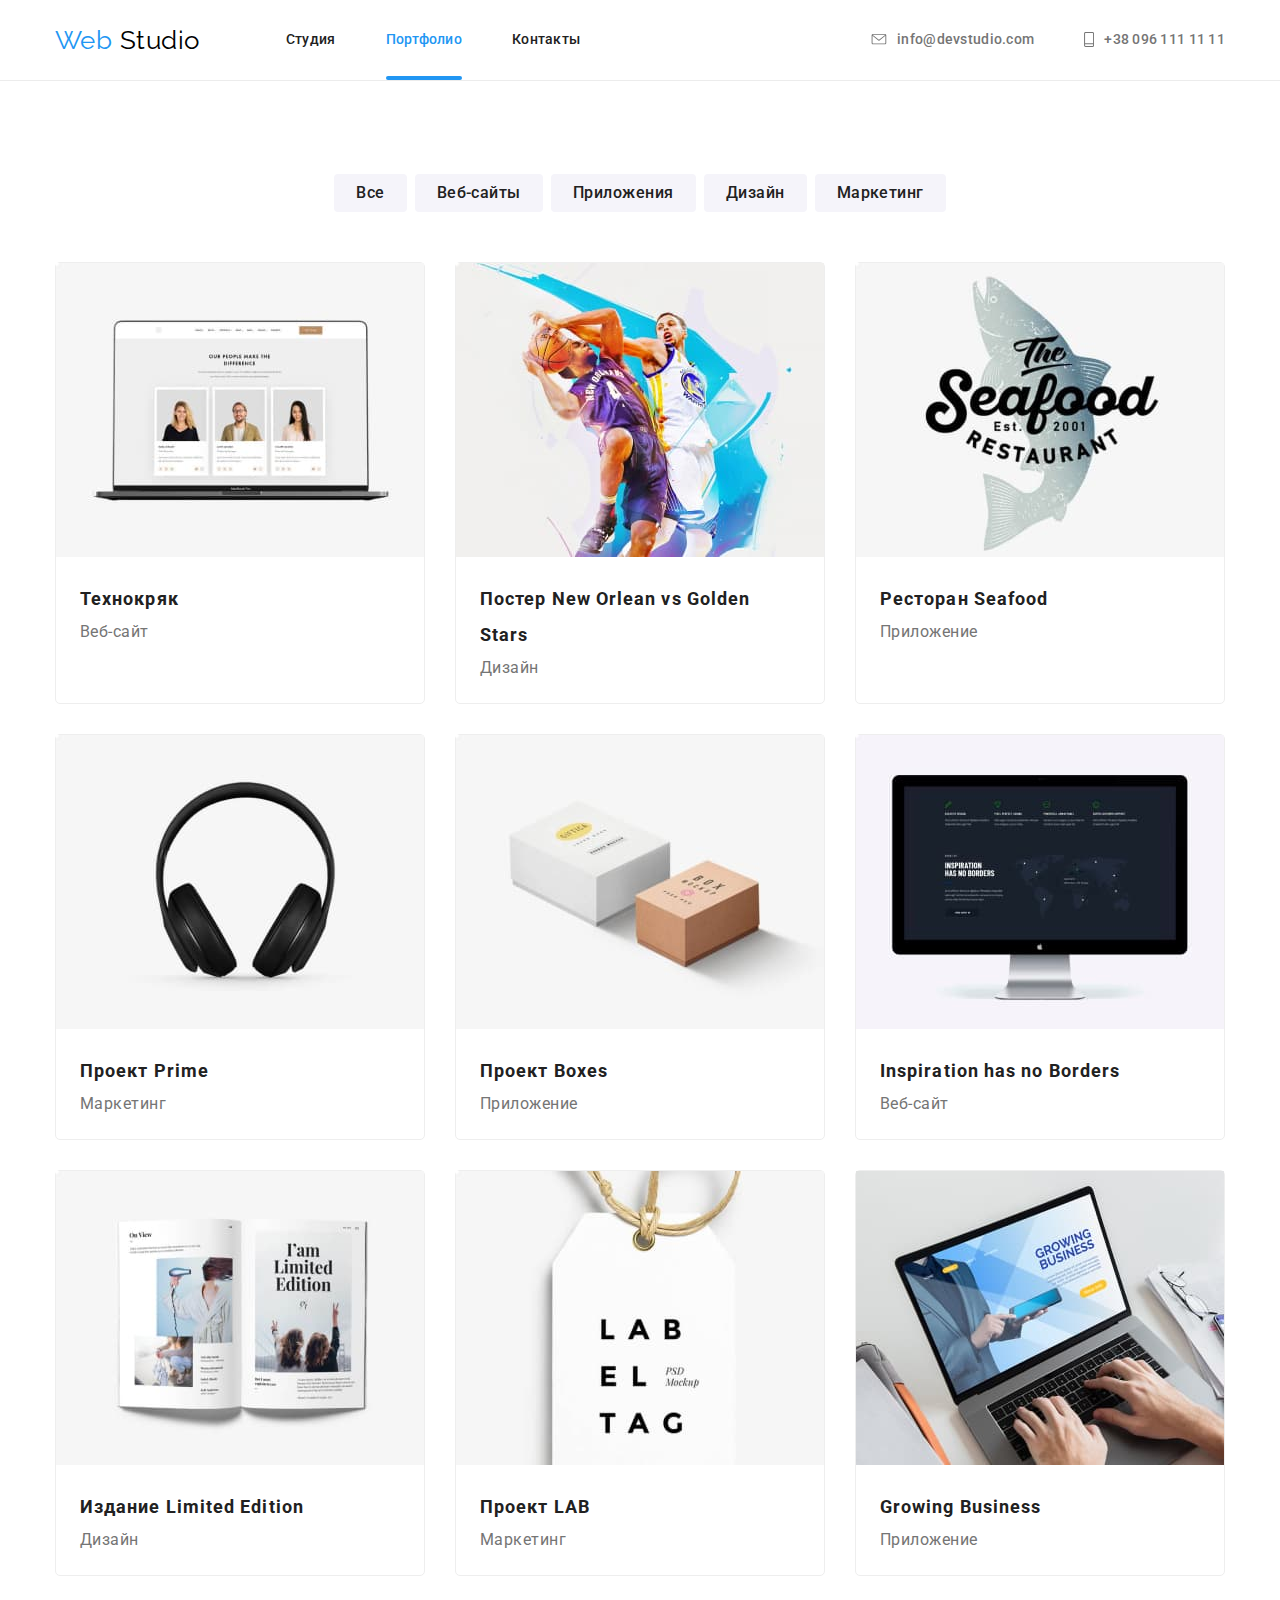
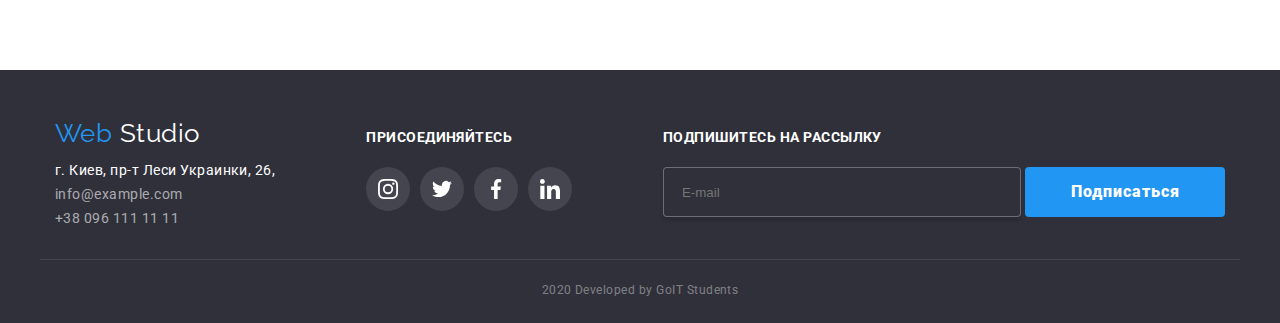
==== portfolio.html @ 5ee05f83 "Added files HW 06" ====
<!DOCTYPE html>
<html lang="ru">
  <head>
    <meta charset="UTF-8" />
    <meta name="viewport" content="width=device-width, initial-scale=1.0" />
    <title>Document</title>
    <link
      href="https://fonts.googleapis.com/css2?family=Raleway:wght@700&family=Roboto:wght@400;500;700&display=swap"
      rel="stylesheet"
    />
    <link rel="stylesheet" href="./css/styles.css" />
  </head>

  <body class="page">
    <!--Шапка сайта-->
    <header class="page-header">
      <div class="header container">
        <nav class="nav-conteiner">
          <a href="index.html" lang="en" class="logo">Web <span class="accent">Studio</span></a>
    
          <ul class="site-nav">
            <li class="item">
              <a href="./index.html" class="link">Студия</a>
            </li>
            <li class="item">
              <a href="./portfolio.html" class="link current">Портфолио</a>
            </li>
            <li class="item"><a href="" class="link">Контакты</a></li>
          </ul>
        </nav>
    
        <address class="address">
          <a href="mailto:info@devstudio.com" class="item">
            <svg class="mail-icon">
              <use href="./img/sprite.svg#Mail"></use>
            </svg>
            info@devstudio.com</a>
          <a href="tel:+380961111111" class="item">
            <svg class="tel-icon">
              <use href="./img/sprite.svg#Tel"></use>
            </svg>
            +38 096 111 11 11</a>
        </address>
      </div>
    </header>

    <main>
      <!-- <div class="portfolio container"> -->
        <h1 class="visually-hidden">Портфолио</h1>

        <ul class="portfolio-filter container">
          <li class="filter-list"><button type="button" class="button">Все</button></li>
          <li class="filter-list"><button type="button" class="button">Веб-сайты</button></li>
          <li class="filter-list"><button type="button" class="button">Приложения</button></li>
          <li class="filter-list"><button type="button" class="button">Дизайн</button></li>
          <li class="filter-list"><button type="button" class="button">Маркетинг</button></li>
        </ul>

        <ul class="projects container">
          <li class="projects-items">
            <a class="link" href="">
              <div class="box">
                <img src="./img/Технокряк.jpg" alt="Технокряк" />
                <div class="overlay">
                <p class="text">
                  Технокряк это современная площадка распространения коронавируса.
                  Компании используют эту платформу для цифрового шпионажа и атак
                  на защищённые сервера конкурентов.
                </p>
                </div>
              </div>
              <div class="title-subtitle">
              <h2 class="title">Технокряк</h2>
              <p class="subtitle">Веб-сайт</p>
              </div>
            </a>
          </li>
          <li class="projects-items">
            <a class="link" href="">
              <div class="box">
              <img
                src="./img/Постер New Orlean vs Golden Stars.jpg"
                alt="Постер New Orlean vs Golden Stars"
              />
              <div class="overlay">
              <p class="text">
                Технокряк это современная площадка распространения коронавируса.
                Компании используют эту платформу для цифрового шпионажа и атак
                на защищённые сервера конкурентов.
              </p>
              </div>
              </div>
              <div class="title-subtitle">
              <h2 class="title">Постер New Orlean vs Golden Stars</h2>
              <p class="subtitle">Дизайн</p>
              </div>
            </a>
          </li>
          <li class="projects-items">
            <a class="link" href="">
              <div class="box">
              <img src="./img/Ресторан Seafood.jpg" alt="Ресторан Seafood" />
              <div class="overlay">
              <p class="text">
                Технокряк это современная площадка распространения коронавируса.
                Компании используют эту платформу для цифрового шпионажа и атак
                на защищённые сервера конкурентов.
              </p>
              
              </div>
              </div>
              <div class="title-subtitle">
              <h2 class="title">Ресторан Seafood</h2>
              <p class="subtitle">Приложение</p>
              </div>
            </a>
          </li>
          <li class="projects-items">
            <a class="link" href="">
              <div class="box">
              <img src="./img/Проект Prime.jpg" alt="Проект Prime" />
              <div class="overlay">
              <p class="text">
                Технокряк это современная площадка распространения коронавируса.
                Компании используют эту платформу для цифрового шпионажа и атак
                на защищённые сервера конкурентов.
              </p>
              </div>
              </div>
              <div class="title-subtitle">
              <h2 class="title">Проект Prime</h2>
              <p class="subtitle">Маркетинг</p>
              </div>
            </a>
          </li>
          <li class="projects-items">
            <a class="link" href="">
              <div class="box">
              <img src="./img/Проект Boxes.jpg" alt="Проект Boxes" />
              <div class="overlay">
              <p class="text">
                Технокряк это современная площадка распространения коронавируса.
                Компании используют эту платформу для цифрового шпионажа и атак
                на защищённые сервера конкурентов.
              </p>
              </div>
              </div>
              <div class="title-subtitle">
              <h2 class="title">Проект Boxes</h2>
              <p class="subtitle">Приложение</p>
              </div>
            </a>
          </li>
          <li class="projects-items">
            <a class="link" href="">
              <div class="box">
              <img
                src="./img/Inspiration has no Borders.jpg"
                alt="Inspiration has no Borders"
              />
              <div class="overlay">
              <p class="text">
                Технокряк это современная площадка распространения коронавируса.
                Компании используют эту платформу для цифрового шпионажа и атак
                на защищённые сервера конкурентов.
              </p>
              </div>
              </div>
              <div class="title-subtitle">
              <h2 class="title">Inspiration has no Borders</h2>
              <p class="subtitle">Веб-сайт</p>
              </div>
            </a>
          </li>
          <li class="projects-items">
            <a class="link" href="">
              <div class="box">
              <img
                src="./img/Издание Limited Edition.jpg"
                alt="Издание Limited Edition"
              />
              <div class="overlay">
              <p class="text">
                Технокряк это современная площадка распространения коронавируса.
                Компании используют эту платформу для цифрового шпионажа и атак
                на защищённые сервера конкурентов.
              </p>
              </div>
              </div>
              <div class="title-subtitle">
              <h2 class="title">Издание Limited Edition</h2>
              <p class="subtitle">Дизайн</p>
              </div>
            </a>
          </li>
          <li class="projects-items">
            <a class="link" href="">
              <div class="box">
              <img src="./img/Проект LAB.jpg" alt="Проект LAB" />
              <div class="overlay">
              <p class="text">
                Технокряк это современная площадка распространения коронавируса.
                Компании используют эту платформу для цифрового шпионажа и атак
                на защищённые сервера конкурентов.
              </p>
              </div>
              </div>
              <div class="title-subtitle">
              <h2 class="title">Проект LAB</h2>
              <p class="subtitle">Маркетинг</p>
              </div>
            </a>
          </li>
          <li class="projects-items">
            <a class="link" href="">
              <div class="box">
              <img src="./img/Growing-Business.jpg" alt="Growing Business" />
              <div class="overlay">
              <p class="text">
                Технокряк это современная площадка распространения коронавируса.
                Компании используют эту платформу для цифрового шпионажа и атак
                на защищённые сервера конкурентов.
              </p>
              </div>
              </div>
              <div class="title-subtitle">
              <h2 class="title">Growing Business</h2>
              <p class="subtitle">Приложение</p>
              </div>
            </a>
          </li>
        </ul>
      </div>
    </main>

    <!--Футер-->
    <footer class="footer">
      <div class="container">
        <div class="address-list">
          <a class="logo">Web <span class="logo-footer">Studio</span></a>
          <address class="address-footer">
            <a class="contact">г. Киев, пр-т Леси Украинки, 26, </a><br />
            <a href="mailto:info@example.com" class="info">info@example.com</a><br />
            <a href="tel:+380961111111" class="info">+38 096 111 11 11</a>
          </address>
        </div>
    
        <div class="action-social-links">
          <p class="action">Присоединяйтесь</p>
          <ul class="social-links">
            <li class="social-links_list">
              <a href="" aria-label="Cсылка на Instagram" class="social-links-footer">
                <svg class="social-links_icon">
                  <use href="./img/sprite.svg#instagram"></use>
                </svg>
              </a>
            </li>
            <li class="social-links_list">
              <a href="" aria-label="Cсылка на Twitter" class="social-links-footer">
                <svg class="social-links_icon">
                  <use href="./img/sprite.svg#twitter"></use>
                </svg>
              </a>
            </li>
            <li class="social-links_list">
              <a href="" aria-label="Cсылка на Facebook" class="social-links-footer">
                <svg class="social-links_icon">
                  <use href="./img/sprite.svg#facebook"></use>
                </svg>
              </a>
            </li>
            <li class="social-links_list">
              <a href="" aria-label="Cсылка на LinkedIn" class="social-links-footer">
                <svg class="social-links_icon">
                  <use href="./img/sprite.svg#linkedin"></use>
                </svg>
              </a>
            </li>
          </ul>
        </div>
    
        <div class="action-studio-button">
          <form>
            <p class="action">Подпишитесь на рассылку</p>
            <br>
            <input class="input" class="foot-form" type="text" placeholder="E-mail" />
            <a href="" class="studio-button">Подписаться</a>
          </form>
        </div>
      </div>
    
      <p class="copyright">2020 Developed by GoIT Students</p>
    </footer>
  </body>
</html>
---- css/styles.css ----
/* Стили для index.html */

/* основной цвет фона #FFFFFF */
/* вторичный цвет фона #F5F4FA */
/* цвет основного текста #757575 */
/* вторичный цвет текста #212121 */
/* белый #FFFFFF */
/* акцент #2196F3 */

/* по умолчанию */
/* fon-style: normal */
/* fon-weight: 400 для p, 700 для h*/

.page {
  color: #757575;
  background-color: #ffffff;
  font-family: Roboto, sans-serif;
  letter-spacing: 0.03em;
}

*,
::after,
::before {
  box-sizing: border-box;
  margin: 0;
  padding: 0;
}

.visually-hidden {
  position: absolute;
  clip: rect(0 0 0 0);
  width: 1px;
  height: 1px;
  margin: -1px;
}

.nav-conteiner {
  display: flex;
  align-items: center;
}
.container {
  margin-left: auto;
  margin-right: auto;
  width: 1200px;
  padding-left: 15px;
  padding-right: 15px;
}

.header {
  display: flex;
  align-items: center;
  justify-content: space-between;
  height: 80px;
}

.page-header {
  border-bottom: 1px solid #ececec;
}
ul {
  list-style: none;
}

/* Logo */

.logo {
  color: #2196f3;
  font-family: Raleway, cursive;
  font-size: 26px;
  line-height: 1.19;
  text-decoration: none;
}

.logo .accent {
  color: #000000;
}

/* Site-nav */
.site-nav .link {
  position: relative;
  display: block;
  padding-top: 32px;
  padding-bottom: 32px;
  font-weight: 500;
  transition: color 250ms cubic-bezier(0.4, 0, 0.2, 1);
  color: #212121;
  font-weight: 500;
  font-size: 14px;
  line-height: 1.14;
  letter-spacing: 0.02em;
  text-decoration: none;
}

.site-nav .link:hover,
.site-nav .link:focus {
  color: #2196f3;
}

.site-nav .link.current {
  color: #2196f3;
}

.site-nav {
  display: flex;
  margin-left: 86px;
}

.site-nav .item:not(:last-child) {
  margin-right: 50px;
}
/* address */
.address {
  display: flex;
  margin-left: auto;
}

.address .item + .item {
  margin-left: 50px;
}
.address .item {
  display: flex;
  align-items: center;
  color: #757575;
  text-decoration: none;
  font-style: normal;
  font-weight: 500;
  font-size: 14px;
  line-height: 1.14;
  letter-spacing: 0.02em;
}

.address .item:hover,
address .item:focus {
  color: #2196f3;
  transition: color 250ms cubic-bezier(0.4, 0, 0.2, 1);
}

/* Hero */

.hero-title {
  margin-top: 0px;
  margin-bottom: 46px;
  padding-top: 200px;
  width: 646px;
  margin-left: auto;
  margin-right: auto;
  color: #ffffff;

  font-weight: 900;
  font-size: 44px;
  line-height: 1.36;
  letter-spacing: 0.06em;
  text-transform: uppercase;
  align-content: center;
}

.hero-button {
  display: inline-block;
  border-radius: 4px;
  padding: 10px 32px;
  min-width: 200px;

  color: #ffffff;
  background-color: #2196f3;

  font-weight: 700;
  font-size: 16px;
  line-height: 1.87;
  letter-spacing: 0.06em;
  text-align: center;
  text-decoration: none;
  border-radius: 4px;
  border-color: transparent;
  cursor: pointer;
}
.hero {
  text-align: center;
  padding-top: 0;
  padding-bottom: 0;
}

/* Section */
.section {
  padding-top: 94px;
  padding-bottom: 94px;
}
.section-title {
  margin-top: 0;
  color: #212121;
  font-weight: 700;
  font-size: 36px;
  line-height: 1.17;
  text-align: center;
  margin-bottom: 50px;
}

/* Features */
.is-hidden {
  display: none;
}
.feature-list .title {
  margin-top: 0;
  margin-bottom: 10px;

  color: #212121;
  font-weight: 700;
  font-size: 14px;
  line-height: 1.14;
  text-transform: uppercase;
}

.feature-list .text {
  margin-top: 0;
  margin-bottom: 0;

  font-size: 14px;
  line-height: 1.71;
}

.feature-list {
  display: flex;
  justify-content: center;
}
.feature-list .list:not(:last-child) {
  margin-right: 30px;
}
/* Product */

.product_img {
  display: block;
}

.figure {
  position: relative;
  margin: 0;
}
.product .product-list {
  position: absolute;
  width: 100%;
  height: 70px;
  bottom: 0;
  margin: 0;
  padding: 27px;
  background: rgba(47, 48, 58, 0.8);
  border-radius: 0px 0px 4px 4px;
  font-weight: 700;
  font-size: 14px;
  line-height: 1.14;
  text-align: center;
  text-transform: uppercase;
  color: #ffffff;
}

.product {
  display: flex;
  justify-content: space-between;
  padding-left: 0;
}

/* Team */
.team-list .title {
  margin-top: 30px;
  margin-bottom: 10px;
  color: #212121;
}

.team {
  background: #f5f4fa;
}

.team-list {
  display: flex;
  justify-content: center;
  text-align: center;
}

.team-list-container .title {
  font-weight: 500;
  font-size: 16px;
  line-height: 1.16;
  text-align: center;
}
.team-list-container {
  border-radius: 4px;
  padding-bottom: 24px;

  box-shadow: 0px 2px 1px rgba(0, 0, 0, 0.2), 0px 1px 1px rgba(0, 0, 0, 0.14),
    0px 1px 3px rgba(0, 0, 0, 0.12);
  background-color: #ffffff;
}
.team-list-container:not(:last-child) {
  margin-right: 30px;
}

.team-list-container:hover,
.team-list-container:focus {
  box-shadow: 1px 4px 6px rgba(0, 0, 0, 0.16), 0px 4px 4px rgba(0, 0, 0, 0.06),
    0px 1px 1px rgba(0, 0, 0, 0.12);
  cursor: pointer;
  transition: box-shadow 250ms cubic-bezier(0.4, 0, 0.2, 1);
}

.team-list-container .social-links {
  display: flex;
}
.job-title {
  margin-top: 0;
  margin-bottom: 16px;
}
/* Clients */
.section .list-clients {
  display: flex;
  justify-content: center;
  margin: 0;
  padding: 0;
}

.list-clients .item:not(:last-child) {
  display: flex;
  justify-content: center;
  margin-right: 30px;
  width: 170px;
  height: 90px;
}

.list-clients .item {
  display: flex;
  justify-content: center;
  align-items: center;
  border: 1px solid #afb1b8;
  border-radius: 4px;
  width: 170px;
  height: 90px;
  cursor: pointer;
  color: #afb1b8;
}

.list-clients .item:hover,
.list-clients .item:focus {
  border: 1px solid #2196f3;
  color: #2196f3;
  transition: color 250ms cubic-bezier(0.4, 0, 0.2, 1);
}

/* Футер */
.contact {
  font-style: normal;
  font-weight: 400;
  font-size: 14px;
  line-height: 1.71;
  color: #ffffff;
}

.info {
  font-style: normal;
  font-weight: 400;
  font-size: 14px;
  line-height: 1.71;
  color: rgba(255, 255, 255, 0.6);
  text-decoration: none;
}

.studio-button {
  display: inline-block;
  border-radius: 4px;
  padding: 10px 45px 10px 46px;
  min-width: 109px;

  background-color: #2196f3;
  color: #ffffff;

  font-weight: 900;
  font-size: 16px;
  line-height: 1.87;
  text-align: center;
  letter-spacing: 0.06em;
  text-decoration: none;
}

.action {
  display: inline-block;
  margin-bottom: 21px;
  font-weight: 700;
  font-size: 14px;
  line-height: 1.14;
  text-transform: uppercase;
  color: #ffffff;
}

.footer {
  background-color: #2f303a;
}

.copyright {
  padding-top: 18px;
  padding-bottom: 21px;
  margin-top: 0;
  margin-bottom: 0;

  font-style: normal;
  font-weight: 400;
  font-size: 12px;
  line-height: 2;
  text-align: center;
  color: rgba(255, 255, 255, 0.4);
}
.logo-footer {
  color: #ffffff;
}
.footer .container {
  display: flex;
  padding-bottom: 28px;
  padding-top: 48px;

  justify-content: space-between;
  align-items: baseline;
  border-bottom: 1px solid rgba(255, 255, 255, 0.1);
}

.address-footer .contact {
  margin-bottom: 9px;
}

.social-links {
  display: flex;
  padding-left: 0;
  margin-top: 0;
  margin-bottom: 0;
  align-items: center;
  justify-content: center;
}

.footer .logo {
  display: block;
  margin-bottom: 10px;
}

/* Стили для portfolio.html */

/* основной цвет фона #FFFFFF */
/* вторичный цвет фона #F5F4FA */
/* цвет основного текста #212121 */
/* вторичный цвет текста #757575 */

.portfolio-filter .button {
  /* margin-right: 8px; */
  color: #212121;
  padding: 6px 22px;
  letter-spacing: 0.03em;
  border: transparent;
  border-radius: 4px;
  background: #f5f4fa;
}
.filter-list:not(:last-child) {
  margin-right: 8px;
}

.portfolio-filter .button:hover,
.portfolio-filter .button:focus {
  color: #ffffff;
  background-color: #2196f3;
  cursor: pointer;
  transition: background-color 250ms cubic-bezier(0.4, 0, 0.2, 1);
}

button {
  font-family: inherit;
  font-weight: 500;
  font-size: 16px;
  line-height: 1.63;
  text-align: center;
}

.projects .title {
  margin-top: 0;
  font-weight: 700;
  font-size: 18px;
  line-height: 2;
  letter-spacing: 0.06em;
  color: #212121;
}

.projects .link {
  text-decoration: none;
}

.projects .subtitle {
  margin-bottom: 0;
  font-weight: 400;
  font-size: 16px;
  line-height: 1.87;
  color: #757575;
}
.title-subtitle {
  padding: 20px 24px;
}
.projects .text {
  font-weight: 400;
  font-size: 18px;
  line-height: 1.56;
  /* color: #ffffff; */
}

.projects {
  display: flex;
  flex-wrap: wrap;
  margin-top: 0;
  margin-bottom: 94px;
}

.projects-items {
  width: 370px;
  border: 1px solid #eeeeee;
  border-radius: 5px;
}

.projects-items:not(:nth-child(3n)) {
  margin-right: 30px;
}

.projects-items:not(:nth-last-child(-n + 3)) {
  margin-bottom: 30px;
}

.projects-items:hover,
.projects-items:focus {
  box-shadow: 1px 4px 6px rgba(0, 0, 0, 0.16), 0px 4px 4px rgba(0, 0, 0, 0.06),
    0px 1px 1px rgba(0, 0, 0, 0.12);
  cursor: pointer;
  transition: box-shadow 250ms cubic-bezier(0.4, 0, 0.2, 1);
}

.portfolio-filter {
  display: flex;
  justify-content: center;
  margin-bottom: 50px;
  margin-top: 93px;
}

/* Оформление иконок */

/* Шапка */
.mail-icon {
  width: 16px;
  height: 11px;
  margin-right: 10px;
  fill: currentColor;
}

.tel-icon {
  width: 10px;
  height: 15px;
  margin-right: 10px;
  fill: currentColor;
}

/* Hero */

.hero > .overley {
  height: 600px;
  max-width: 1600px;
  margin-left: auto;
  margin-right: auto;
  background-color: #757575;
  background-image: linear-gradient(
      to right,
      rgba(47, 48, 58, 0.8),
      rgba(47, 48, 58, 0.8)
    ),
    url(../img/Header.jpg);
  background-repeat: no-repeat;
  background-position: center;
  background-size: cover;
}

/* Функции */

.feature .background-icon {
  display: flex;
  justify-content: center;
  align-items: center;
  width: 270px;
  margin-bottom: 30px;
  height: 120px;
  background-color: #f5f4fa;
}

/* Команда */
.social-links_icon {
  width: 20px;
  height: 20px;
  fill: currentColor;
}

.social-links_item {
  display: flex;
  justify-content: center;
  align-items: center;
  border-radius: 50%;
  width: 44px;
  height: 44px;
  color: #afb1b8;
}

.social-links_item:hover,
.social-links_item:focus {
  color: white;
  background-color: #2196f3;
  transition: color 250ms cubic-bezier(0.4, 0, 0.2, 1),
    background-color 250ms cubic-bezier(0.4, 0, 0.2, 1);
}

.social-links_list:not(:last-child) {
  margin-right: 10px;
}

/* Клиенты */

.clients-logo1 {
  width: 45px;
  height: 50px;
  fill: currentColor;
  cursor: pointer;
}
.clients-logo2 {
  width: 40px;
  height: 52px;
  fill: currentColor;
  cursor: pointer;
}
.clients-logo3 {
  width: 41px;
  height: 43px;
  fill: currentColor;
  cursor: pointer;
}
.clients-logo4 {
  width: 80px;
  height: 42px;
  fill: currentColor;
  cursor: pointer;
}
.clients-logo5 {
  width: 59px;
  height: 47px;
  fill: currentColor;
  cursor: pointer;
}
.clients-logo6 {
  width: 89px;
  height: 45px;
  fill: currentColor;
  cursor: pointer;
}

/* Футер */
.social-links-footer {
  display: flex;
  justify-content: center;
  align-items: center;
  border-radius: 50%;
  width: 44px;
  height: 44px;
  color: white;
  background: rgba(255, 255, 255, 0.1);
}

.social-links-footer:hover,
.social-links-footer:focus {
  background-color: #2196f3;
  transition: background-color 250ms cubic-bezier(0.4, 0, 0.2, 1);
}

.site-nav .link.current::after {
  opacity: 1;
}
.site-nav .link::after {
  content: "";
  position: absolute;
  left: 0;
  bottom: 0;
  display: block;
  width: 100%;
  height: 4px;
  background-color: #2196f3;
  border-radius: 2px;
  opacity: 0;
  transition: opacity 250ms cubic-bezier(0.4, 0, 0.2, 1);
}

.box {
  overflow: hidden;
  position: relative;
}

.overlay .text {
  top: 0;
  padding: 63px 24px;
  margin: 0;
  background-color: rgba(33, 150, 243, 0.9);
  transition: transform 250ms cubic-bezier(0.4, 0, 0.2, 1);

  width: 100%;
  height: 100%;
  font-size: 18px;
  line-height: 1.5;
  letter-spacing: 0.03em;
  color: #ffffff;
}
.overlay {
  position: absolute;
  top: 0;
  left: 0;
  width: 100%;
  height: 100%;
  transform: translateY(100%);
  transition: transform 250ms cubic-bezier(0.4, 0, 0.2, 1);
}
.link:hover .overlay,
.link:focus .overlay {
  transform: translateY(0);
}

.input {
  padding: 12px 18px;
  width: 358px;
  height: 50px;
  border: 1px solid rgba(255, 255, 255, 0.3);
  box-sizing: border-box;
  box-shadow: 0px 4px 4px rgba(0, 0, 0, 0.15);
  border-radius: 4px;

  color: #ffffff;
  background-color: #2f303a;
  outline: none;
}
/* Модальное окно - фон общий*/

.backdrop {
  position: fixed;
  top: 0;
  left: 0;
  width: 100%;
  height: 100%;
  background-color: rgba(0, 0, 0, 0.2);
  transition: 250ms cubic-bezier(0.4, 0, 0.2, 1);
}

.backdrop.is-hidden {
  opacity: 0;
  pointer-events: none;
  transition: 250ms cubic-bezier(0.4, 0, 0.2, 1);
}
/* Модальное окно - фон формы */

.modal {
  position: absolute;
  top: 50%;
  left: 50%;

  transform: translate(-50%, -50%);

  min-width: 528px;
  min-height: 581px;

  box-shadow: 0px 2px 1px rgba(0, 0, 0, 0.2), 0px 1px 1px rgba(0, 0, 0, 0.14),
    0px 1px 3px rgba(0, 0, 0, 0.12);
  border-radius: 4px;
  background-color: #ffffff;
}

/* Модальное окно - кнопка закрыть форму */

.modal > .btn {
  position: absolute;
  right: 0;
  top: 0;

  width: 30px;
  height: 30px;

  transform: translate(25%, -25%);

  border-radius: 50%;
  background-color: #ffffff;
  border-color: transparent;
  box-shadow: 0px 2px 1px rgba(0, 0, 0, 0.2), 0px 1px 1px rgba(0, 0, 0, 0.14),
    0px 1px 3px rgba(0, 0, 0, 0.12);
  cursor: pointer;
}

.icon-btn-close {
  fill: black;
}

/* Модальное окно - форма */

.form {
  width: 528px;
  height: 581px;
  padding: 40px;
}

.form-about {
  margin: 0;
  padding: 0;
  margin-bottom: 30px;

  font-weight: 700;
  font-size: 20px;
  line-height: 1.15;
  text-align: center;
  letter-spacing: 0.03em;

  color: #212121;
}

.form-field {
  position: relative;
  display: flex;
  justify-content: center;
  align-items: center;
  margin-bottom: 28px;
}

.form-input {
  width: 100%;
  height: 40px;

  padding: 12px 8px 12px 42px;

  border: 1px solid rgba(33, 33, 33, 0.2);
  border-radius: 4px;
}

.form-text {
  position: absolute;
  top: 25%;
  left: 42px;
  /* transform: translate(50% 50%); */

  font-weight: 400;
  font-size: 14px;
  line-height: 1.71;
}

.icon-form {
  position: absolute;
  top: 93%;
  left: 16px;

  transform: translateY(-125%);

  display: inline-block;
  color: black;
}

.form-input:focus + .form-text {
  color: #2196f3;

  transform: translate(-90%, -150%);
  transition: 250ms cubic-bezier(0.4, 0, 0.2, 1);
}

.form-input:focus + .form-text.tel {
  transform: translate(-50%, -150%);
}

.form-input:focus + .form-text.mail {
  transform: translate(-60%, -150%);
}

.form-input:not(:placeholder-shown) + .form-text {
  transform: translate(-90%, -150%);
}

.form-input:not(:placeholder-shown) + .form-text.tel {
  transform: translate(-50%, -150%);
}

.form-input:not(:placeholder-shown) + .form-text.mail {
  transform: translate(-60%, -150%);
}

.form-input:focus-within ~ .icon-form {
  fill: #2196f3;
}

.form-input:focus {
  border-color: #2196f3;
  outline: none;
}

.form-field.comments {
  margin-bottom: 20px;
}

.form-input.comments {
  height: 120px;
  padding-left: 16px;
  resize: none;
}

.form-text.comments {
  top: 12px;
  left: 16px;
}

.form-input:focus + .form-text.comments {
  transform: translateY(-150%);
}

.form-input:not(:placeholder-shown) + .form-text.comments {
  transform: translateY(-150%);
}

.consent {
  display: flex;
  justify-content: center;
  align-items: center;
  margin-bottom: 30px;
  cursor: pointer;
}
/* Прячем чекбокс от браузера */
.check-input {
  position: absolute;
  width: 1px;
  height: 1px;
  margin: -1px;
  border: 0;
  padding: 0;
  clip: rect(0 0 0 0);
  overflow: hidden;
}

/* Оформляем чекбокс */
.checkbox {
  width: 15px;
  height: 16px;
  margin: 0;
  margin-right: 5px;

  background-image: url("../img/nocheck.svg");
  background-size: contain;
  background-repeat: no-repeat;
}

.check-input:checked + .checkbox,
.check-input:checked:focus + .checkbox {
  background-image: url("../img/check.svg");
  background-size: contain;
  background-color: #2196f3;
  border-radius: 4px;
}

.text.consent {
  margin: 0;
  left: 36px;
  font-weight: 400;
  font-size: 14px;
  line-height: 1.71;
}

.text-link {
  font-weight: 400;
  font-size: 14px;
  line-height: 1.71;
  color: #2196f3;
}

.button.submit {
  display: block;
  margin-right: auto;
  margin-left: auto;
  min-width: 200px;
  min-height: 50px;
  border-radius: 4px;
  padding: 10px 32px;

  text-decoration: none;
  font-weight: 700;
  font-size: 16px;
  line-height: 1.87;
  letter-spacing: 0.06em;

  box-shadow: 0px 4px 4px rgba(0, 0, 0, 0.15);
  cursor: pointer;
  border-color: transparent;
  color: #ffffff;
  background-color: #2196f3;
}
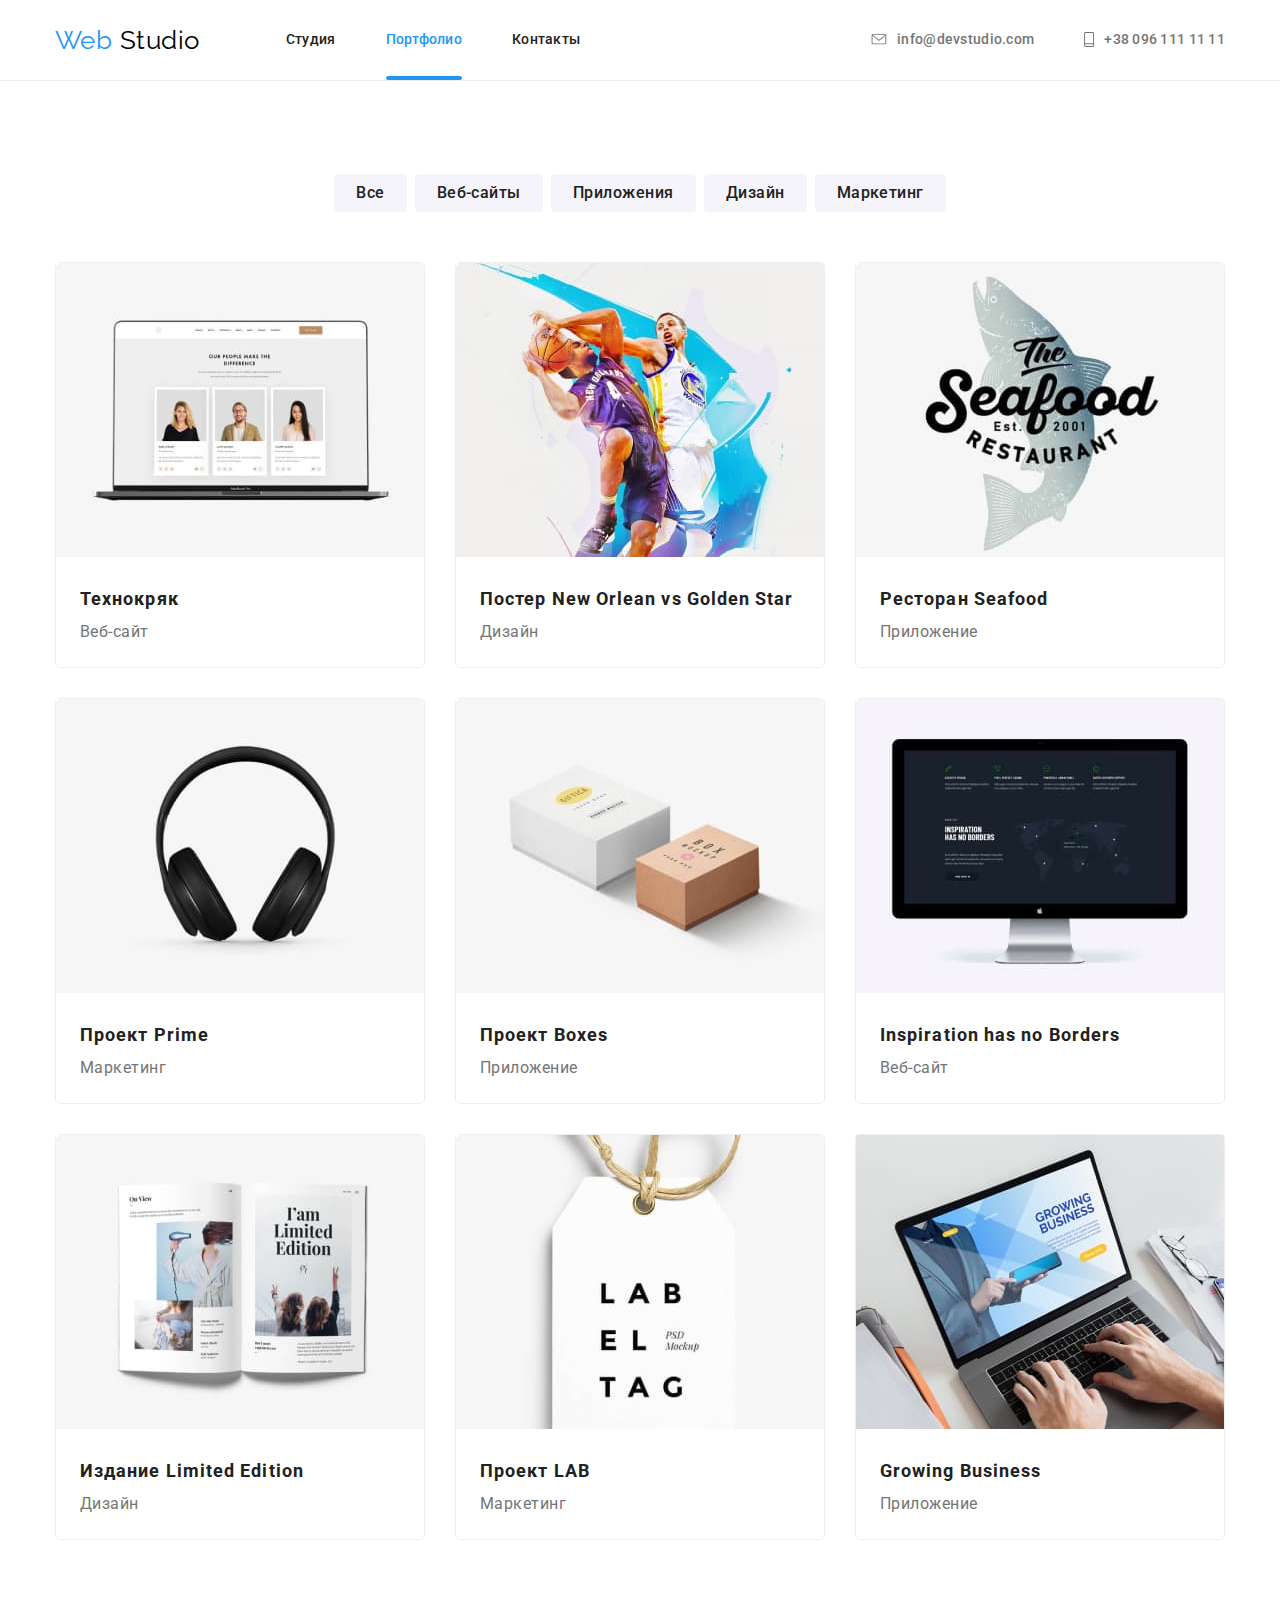
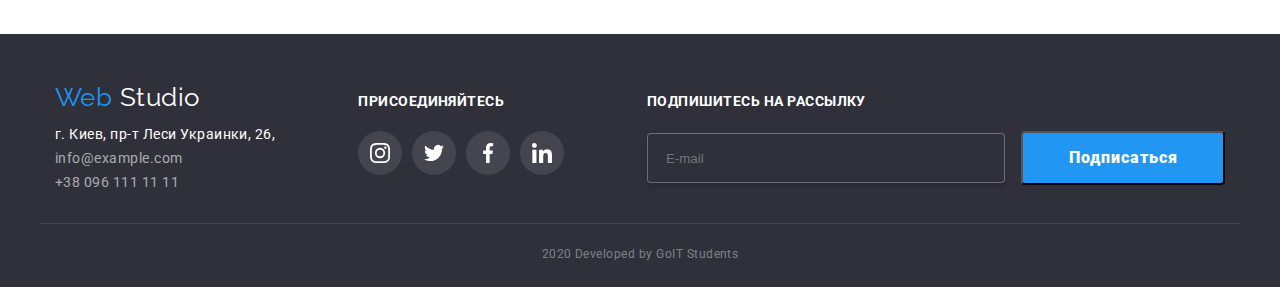
==== commit 5c08b029: "Working with sass" ====
--- a/portfolio.html
+++ b/portfolio.html
@@ -91,7 +91,7 @@
               </div>
               </div>
               <div class="title-subtitle">
-              <h2 class="title">Постер New Orlean vs Golden Stars</h2>
+              <h2 class="title">Постер New Orlean vs Golden Star</h2>
               <p class="subtitle">Дизайн</p>
               </div>
             </a>
@@ -284,7 +284,7 @@
             <p class="action">Подпишитесь на рассылку</p>
             <br>
             <input class="input" class="foot-form" type="text" placeholder="E-mail" />
-            <a href="" class="studio-button">Подписаться</a>
+            <button type="submit" class="studio-button">Подписаться</button>
           </form>
         </div>
       </div>
--- a/css/styles.css
+++ b/css/styles.css
@@ -374,6 +374,7 @@
   text-align: center;
   letter-spacing: 0.06em;
   text-decoration: none;
+  cursor: pointer;
 }
 
 .action {
@@ -721,6 +722,7 @@
 }
 
 .input {
+  margin-right: 12px;
   padding: 12px 18px;
   width: 358px;
   height: 50px;
